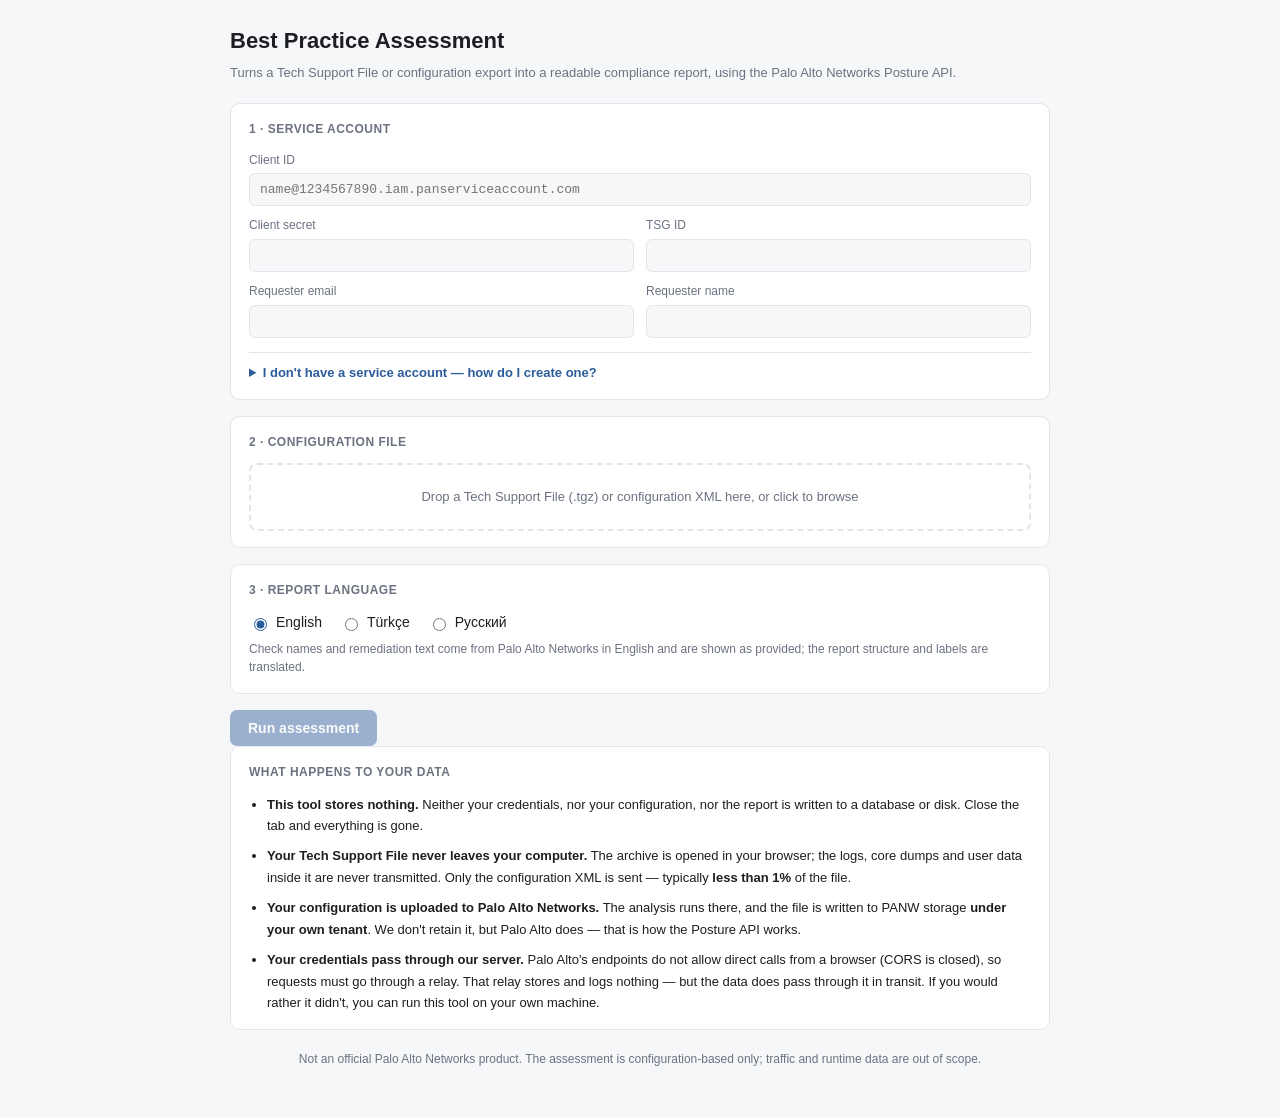
==== web/index.html @ ae6718fa "BPA Report Tool Turns a Palo Alto Networks NGFW Tech Support File into a readable Best Practice Asse" ====
<!doctype html>
<html lang="en">
<head>
<meta charset="utf-8">
<meta name="viewport" content="width=device-width,initial-scale=1">
<title>Best Practice Assessment — Palo Alto Networks NGFW</title>
<link rel="stylesheet" href="./assets/app.css">
</head>
<body>
<div class="wrap">
  <header class="hdr">
    <h1>Best Practice Assessment</h1>
    <p class="sub">Turns a Tech Support File or configuration export into a readable
       compliance report, using the Palo Alto Networks Posture API.</p>
  </header>

  <div id="compat" class="warnbox" hidden></div>

  <div class="card">
    <h2>1 · Service account</h2>
    <label for="cid">Client ID</label>
    <input type="text" id="cid" placeholder="name@1234567890.iam.panserviceaccount.com"
           autocomplete="off" spellcheck="false">
    <div class="grid2">
      <div><label for="sec">Client secret</label>
        <input type="password" id="sec" autocomplete="off"></div>
      <div><label for="tsg">TSG ID</label>
        <input type="text" id="tsg" autocomplete="off" spellcheck="false"></div>
    </div>
    <div class="grid2">
      <div><label for="mail">Requester email</label>
        <input type="text" id="mail" autocomplete="off" spellcheck="false"></div>
      <div><label for="name">Requester name</label>
        <input type="text" id="name" autocomplete="off"></div>
    </div>

    <details class="help">
      <summary>I don't have a service account — how do I create one?</summary>
      <ol>
        <li><a href="https://apps.paloaltonetworks.com/hub" target="_blank"
               rel="noopener noreferrer">Palo Alto Networks Hub</a> → <b>Common Services →
            Identity &amp; Access</b></li>
        <li>Select the tenant/TSG the API call should run against</li>
        <li><b>Add Identity</b> → Identity Type: <b>Service Account</b></li>
        <li>Give it a name that is identifiable during an audit (e.g. <code>bpa-report</code>)</li>
        <li>Save the <b>Client ID</b> and <b>Client secret</b> —
            <b>the secret is shown only once</b></li>
        <li>Assign a role (the reference guide suggests <code>All Apps &amp; Services</code>
            + <code>Superuser</code>)</li>
      </ol>
      <p class="tiny">The TSG ID appears in the tenant selector on the Identity &amp; Access
         screen.</p>
    </details>
  </div>

  <div class="card">
    <h2>2 · Configuration file</h2>
    <div id="drop">Drop a Tech Support File (.tgz) or configuration XML here, or click to
      browse<input type="file" id="file" hidden></div>
    <div id="meta"></div>
  </div>

  <div class="card">
    <h2>3 · Report language</h2>
    <div class="langs" id="langs">
      <label><input type="radio" name="lang" value="en" checked> English</label>
      <label><input type="radio" name="lang" value="tr"> Türkçe</label>
      <label><input type="radio" name="lang" value="ru"> Русский</label>
    </div>
    <p class="tiny">Check names and remediation text come from Palo Alto Networks in English
       and are shown as provided; the report structure and labels are translated.</p>
  </div>

  <button id="go" disabled>Run assessment</button>

  <div class="card" id="progress" hidden>
    <h2>Progress</h2>
    <ul class="steps" id="steps"></ul>
  </div>
  <div id="out"></div>

  <section class="card privacy">
    <h2>What happens to your data</h2>
    <ul>
      <li><b>This tool stores nothing.</b> Neither your credentials, nor your configuration,
          nor the report is written to a database or disk. Close the tab and everything
          is gone.</li>
      <li><b>Your Tech Support File never leaves your computer.</b> The archive is opened in
          your browser; the logs, core dumps and user data inside it are never transmitted.
          Only the configuration XML is sent — typically <b>less than 1%</b> of the file.</li>
      <li><b>Your configuration is uploaded to Palo Alto Networks.</b> The analysis runs
          there, and the file is written to PANW storage <b>under your own tenant</b>. We
          don't retain it, but Palo Alto does — that is how the Posture API works.</li>
      <li><b>Your credentials pass through our server.</b> Palo Alto's endpoints do not allow
          direct calls from a browser (CORS is closed), so requests must go through a relay.
          That relay stores and logs nothing — but the data does pass through it in transit.
          If you would rather it didn't, you can run this tool on your own machine.</li>
    </ul>
  </section>

  <footer class="foot">
    Not an official Palo Alto Networks product. The assessment is configuration-based only;
    traffic and runtime data are out of scope.
  </footer>
</div>
<script type="module" src="./assets/app.js"></script>
</body>
</html>
---- web/assets/app.css ----
:root{--bg:#f6f7f9;--fg:#1c1e21;--mut:#6b7280;--line:#e3e5e8;--card:#fff;
        --good:#2e6b3e;--bad:#b3261e;--warn:#c77700;--accent:#2b5c9b}
  @media (prefers-color-scheme:dark){
    :root{--bg:#16181b;--fg:#e8eaed;--mut:#9aa0a6;--line:#2c2f34;--card:#1e2126;
          --good:#6cc48a;--bad:#f2827a;--warn:#e0a355;--accent:#7aa7e0}}
  *{box-sizing:border-box}
  body{margin:0;padding:24px;font:14px/1.55 -apple-system,BlinkMacSystemFont,"Segoe UI",Helvetica,Arial,sans-serif;
       background:var(--bg);color:var(--fg)}
  .wrap{max-width:820px;margin:0 auto}
  h1{font-size:20px;margin:0 0 4px}
  .sub{color:var(--mut);margin:0 0 20px;font-size:13px}
  .card{background:var(--card);border:1px solid var(--line);border-radius:10px;
        padding:16px 18px;margin-bottom:16px}
  .card h2{font-size:12px;text-transform:uppercase;letter-spacing:.5px;color:var(--mut);
           margin:0 0 12px;font-weight:600}
  label{display:block;font-size:12px;color:var(--mut);margin:10px 0 4px}
  input[type=text],input[type=password]{width:100%;padding:8px 10px;border:1px solid var(--line);
    border-radius:6px;background:var(--bg);color:var(--fg);font:13px ui-monospace,Menlo,monospace}
  .grid2{display:grid;grid-template-columns:1fr 1fr;gap:12px}
  #drop{border:2px dashed var(--line);border-radius:8px;padding:22px;text-align:center;
        cursor:pointer;font-size:13px;color:var(--mut);transition:.12s}
  #drop.has{border-color:var(--good);color:var(--fg)}
  #drop.over{border-color:var(--accent);color:var(--fg);
             background:color-mix(in srgb,var(--accent) 8%,transparent)}
  button{padding:10px 18px;border:0;border-radius:7px;background:var(--accent);color:#fff;
         font-size:14px;font-weight:600;cursor:pointer}
  button:disabled{opacity:.45;cursor:not-allowed}
  .steps{list-style:none;padding:0;margin:0;font-size:13px}
  .steps li{padding:6px 0;border-bottom:1px solid var(--line);display:flex;gap:10px;align-items:center}
  .steps li:last-child{border:0}
  .dot{width:9px;height:9px;border-radius:50%;background:var(--line);flex:none}
  .dot.run{background:var(--warn);animation:p 1s infinite}
  .dot.ok{background:var(--good)}.dot.err{background:var(--bad)}
  @keyframes p{50%{opacity:.35}}
  .t{margin-left:auto;color:var(--mut);font-size:12px;font-variant-numeric:tabular-nums}
  dl{display:grid;grid-template-columns:auto 1fr;gap:6px 16px;margin:0;font-size:13px}
  dt{color:var(--mut)}dd{margin:0;font-weight:600;overflow-wrap:anywhere}
  code{font:12px ui-monospace,Menlo,monospace;background:var(--bg);padding:1px 5px;border-radius:4px}
  .err{color:var(--bad)}.ok{color:var(--good)}
  .warnbox{border-left:3px solid var(--warn);padding:9px 12px;font-size:12.5px;
           margin-top:12px;border-radius:0 6px 6px 0;background:var(--bg)}

/* --- urun arayuzu eklemeleri --- */
.hdr{margin-bottom:20px}
.hdr h1{font-size:22px;margin:0 0 5px}
.help{margin-top:14px;border-top:1px solid var(--line);padding-top:10px}
.help summary{cursor:pointer;font-size:13px;color:var(--accent);font-weight:600}
.help ol{margin:10px 0 4px;padding-left:20px;font-size:13px;line-height:1.7}
.help li{margin-bottom:3px}
.help a{color:var(--accent)}
.tiny{font-size:12px;color:var(--mut);margin:6px 0 0}
.privacy ul{margin:0;padding-left:18px;font-size:13px;line-height:1.65}
.privacy li{margin-bottom:9px}
.privacy li:last-child{margin-bottom:0}
.foot{font-size:12px;color:var(--mut);text-align:center;padding:4px 0 24px;line-height:1.6}

/* --- dil secici ve eylem dugmeleri --- */
.langs{display:flex;gap:18px;flex-wrap:wrap}
.langs label{display:flex;align-items:center;gap:6px;margin:0;font-size:14px;
             color:var(--fg);cursor:pointer}
.langs input{accent-color:var(--accent);cursor:pointer}
.actions{display:flex;gap:10px;flex-wrap:wrap;align-items:center;margin-top:16px}
.actions .dl{align-self:center;font-size:13px;color:var(--accent)}
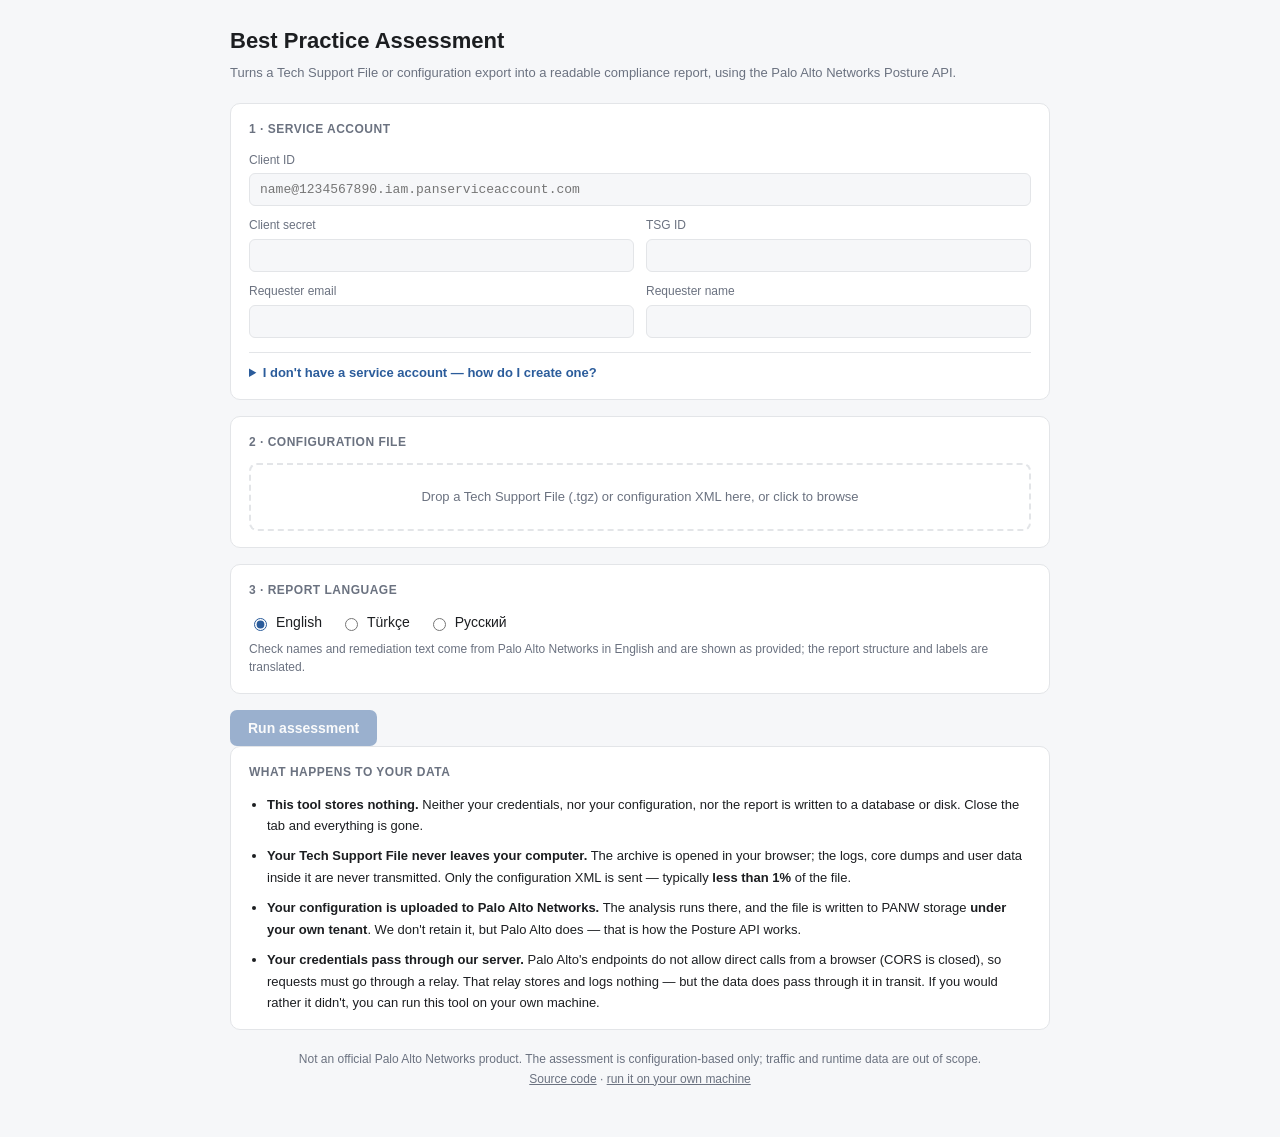
==== commit b707e837: "web: link to the source and the self-hosting instructions Someone who is uneasy about credentials pa" ====
--- a/web/index.html
+++ b/web/index.html
@@ -101,6 +101,10 @@
   <footer class="foot">
     Not an official Palo Alto Networks product. The assessment is configuration-based only;
     traffic and runtime data are out of scope.
+    <br>
+    <a href="https://github.com/ozgguler/bpa-report" target="_blank" rel="noopener noreferrer">Source
+    code</a> · <a href="https://github.com/ozgguler/bpa-report#running-it-on-macos"
+    target="_blank" rel="noopener noreferrer">run it on your own machine</a>
   </footer>
 </div>
 <script type="module" src="./assets/app.js"></script>
--- a/web/assets/app.css
+++ b/web/assets/app.css
@@ -61,3 +61,5 @@
 .langs input{accent-color:var(--accent);cursor:pointer}
 .actions{display:flex;gap:10px;flex-wrap:wrap;align-items:center;margin-top:16px}
 .actions .dl{align-self:center;font-size:13px;color:var(--accent)}
+.foot a{color:var(--mut);text-decoration:underline}
+.foot a:hover{color:var(--accent)}
